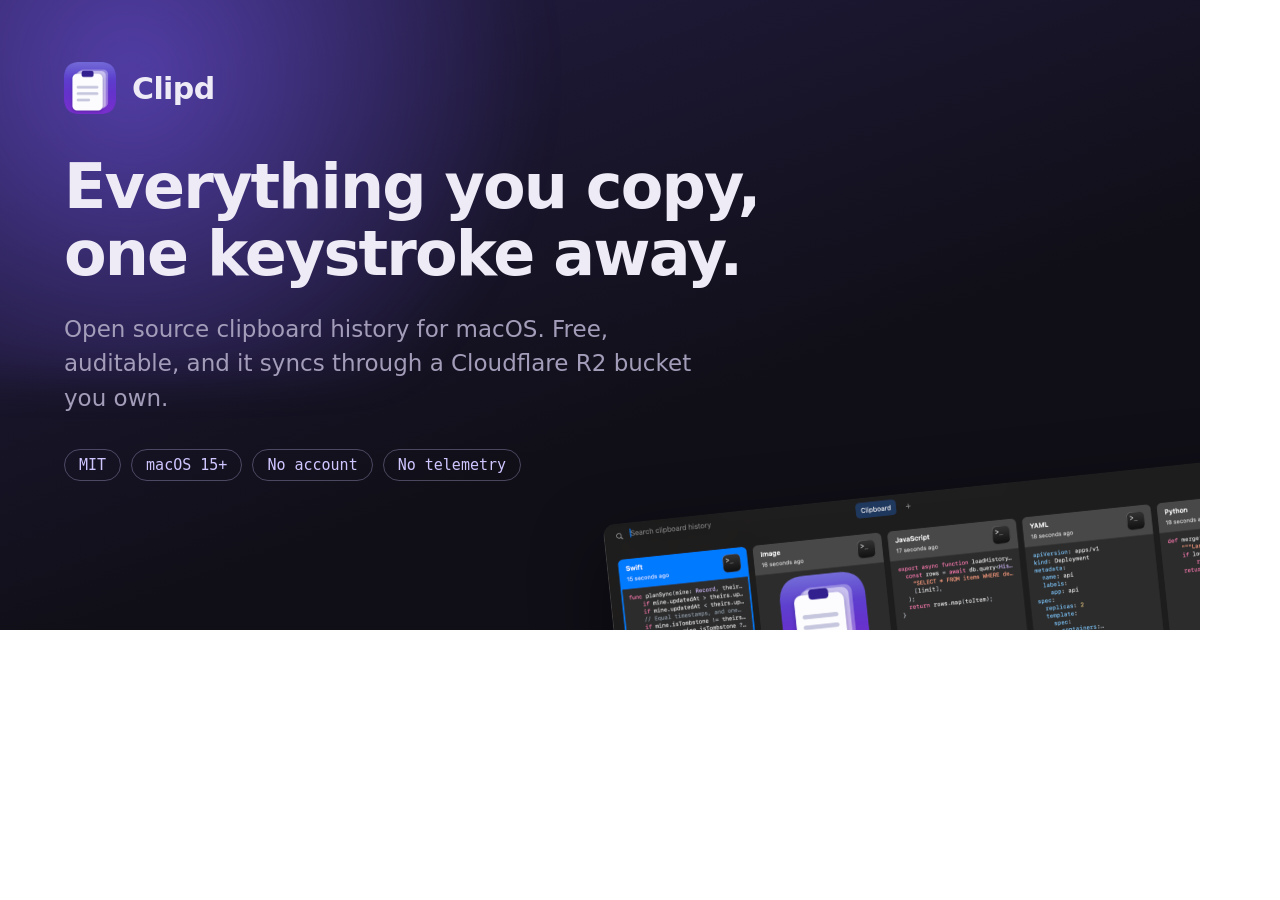
==== site/_og.html @ 98faa74f "site: the Clipd landing page, on Cloudflare Pages Static HTML and CSS, no build step, and no externa" ====
<!doctype html>
<html lang="en">
<head>
<meta charset="utf-8">
<title>og</title>
<link rel="stylesheet" href="og.css">
</head>
<body>
<div class="card">
  <div class="glow"></div>
  <div class="row">
    <img class="icon" src="images/icon.png" alt="">
    <span class="name">Clipd</span>
  </div>
  <h1>Everything you copy,<br>one keystroke away.</h1>
  <p>Open source clipboard history for macOS. Free, auditable, and it syncs through a Cloudflare R2 bucket you own.</p>
  <div class="meta">
    <span>MIT</span><span>macOS 15+</span><span>No account</span><span>No telemetry</span>
  </div>
  <img class="panel" src="images/panel.png" alt="">
</div>
</body>
</html>
---- site/og.css ----
/* Only used to render og.png. Not linked from the site. */
* { box-sizing: border-box; margin: 0; }
body { width: 1200px; height: 630px; overflow: hidden; }

.card {
  position: relative;
  width: 1200px;
  height: 630px;
  padding: 62px 64px;
  background: linear-gradient(160deg, #241d45 0%, #100f17 62%);
  color: #eeebf6;
  font-family: -apple-system, BlinkMacSystemFont, system-ui, sans-serif;
  overflow: hidden;
}

.glow {
  position: absolute;
  inset: -20% 40% 40% -10%;
  background: radial-gradient(circle at 30% 40%, rgba(124, 92, 255, .55), transparent 62%);
  filter: blur(20px);
}

.row { display: flex; align-items: center; gap: 16px; position: relative; }
.icon { width: 52px; height: 52px; border-radius: 12px; }
.name { font-size: 30px; font-weight: 600; letter-spacing: -.02em; }

h1 {
  position: relative;
  margin-top: 40px;
  font-size: 62px;
  font-weight: 600;
  line-height: 1.08;
  letter-spacing: -.03em;
}

p {
  position: relative;
  margin-top: 24px;
  max-width: 640px;
  font-size: 23px;
  line-height: 1.5;
  color: #a49dba;
}

.meta {
  position: relative;
  margin-top: 34px;
  display: flex;
  gap: 10px;
  font-family: ui-monospace, "SF Mono", Menlo, monospace;
  font-size: 15px;
  color: #cfc6ff;
}

.meta span {
  border: 1px solid rgba(206, 197, 255, .3);
  border-radius: 999px;
  padding: 6px 14px;
}

.panel {
  position: absolute;
  right: -170px;
  bottom: -40px;
  width: 760px;
  border-radius: 12px;
  box-shadow: 0 30px 70px rgba(0, 0, 0, .55);
  transform: rotate(-6deg);
}
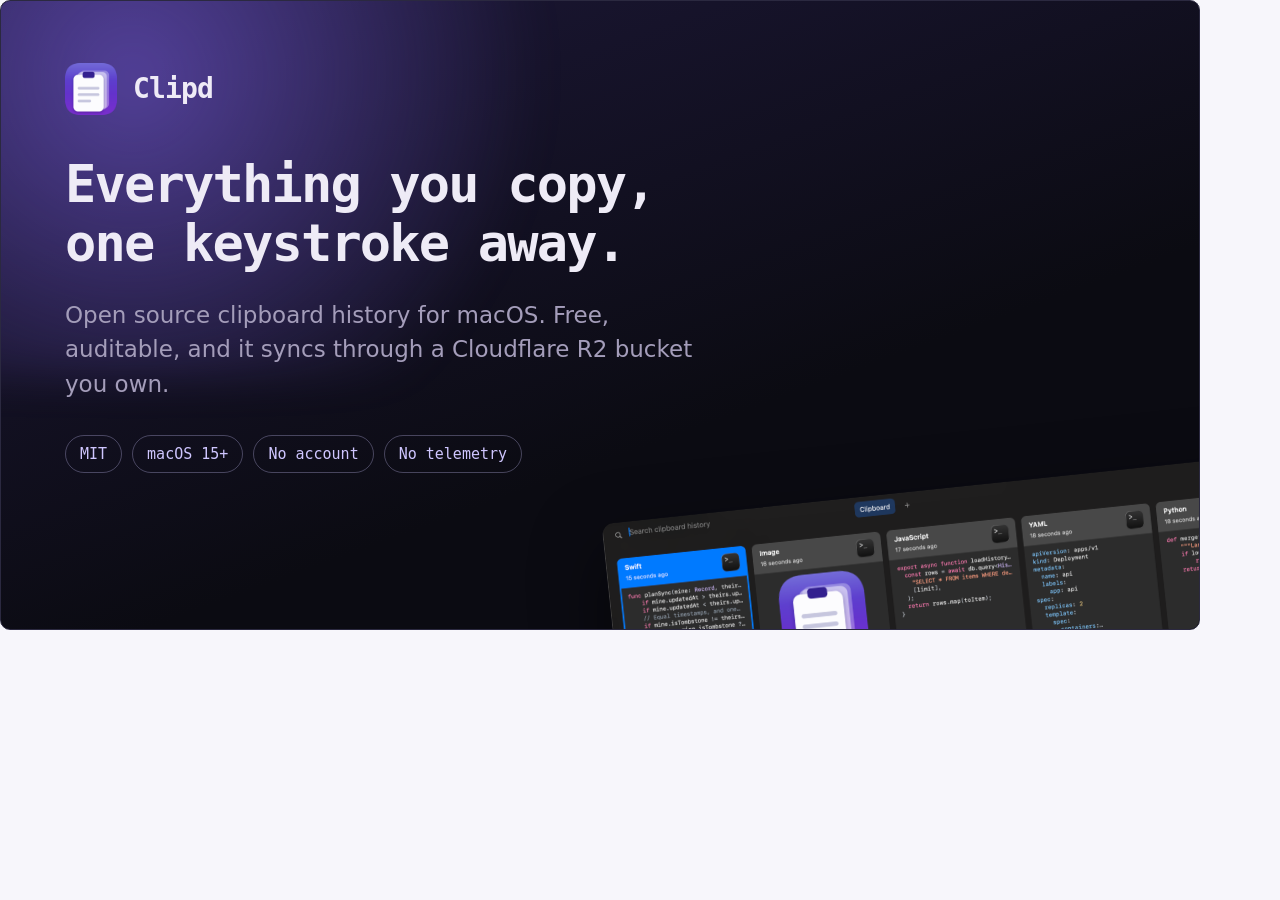
==== commit 9613107f: "site: the hero is now the app, not a picture of the app The most characteristic moment in a clipboar" ====
--- a/site/_og.html
+++ b/site/_og.html
@@ -3,6 +3,7 @@
 <head>
 <meta charset="utf-8">
 <title>og</title>
+<link rel="stylesheet" href="app.css">
 <link rel="stylesheet" href="og.css">
 </head>
 <body>
--- a/site/app.css
+++ b/site/app.css
@@ -0,0 +1,772 @@
+/* Clipd landing page.
+
+   The page speaks in the app's own typeface. Every card in Clipd renders in a
+   monospace, and the panel's own labels are mono, so IBM Plex Mono carries the
+   display type here rather than being reserved for code. Plex Sans, drawn to
+   sit with it, carries the reading text. Both are self-hosted: the page makes
+   no external request of any kind, which is what lets the CSP say
+   default-src 'self' and connect-src 'none' and still work.
+
+   Light is the base theme. Dark is redefined at token level twice, once for a
+   dark system and once for an explicit choice, so no colour is ever declared
+   only inside a media query.
+
+   The one deliberately theme-proof surface is the demo. Clipd's panel is dark
+   whatever your Mac is set to, so the miniature of it stays dark on a light
+   page. It reads as the app sitting on top of the page, which is exactly what
+   the app does. */
+
+/* ---------- faces ---------- */
+
+@font-face {
+  font-family: "Plex Sans";
+  src: url("fonts/plex-sans-400.woff2") format("woff2");
+  font-weight: 400; font-style: normal; font-display: swap;
+}
+@font-face {
+  font-family: "Plex Sans";
+  src: url("fonts/plex-sans-600.woff2") format("woff2");
+  font-weight: 600; font-style: normal; font-display: swap;
+}
+@font-face {
+  font-family: "Plex Mono";
+  src: url("fonts/plex-mono-400.woff2") format("woff2");
+  font-weight: 400; font-style: normal; font-display: swap;
+}
+@font-face {
+  font-family: "Plex Mono";
+  src: url("fonts/plex-mono-500.woff2") format("woff2");
+  font-weight: 500; font-style: normal; font-display: swap;
+}
+@font-face {
+  font-family: "Plex Mono";
+  src: url("fonts/plex-mono-600.woff2") format("woff2");
+  font-weight: 600; font-style: normal; font-display: swap;
+}
+
+/* ---------- tokens ---------- */
+
+:root {
+  --ground: #f7f6fb;
+  --surface: #ffffff;
+  --sunk: #eeecf6;
+  --line: #e2dff0;
+  --line-strong: #c9c4e0;
+  --text: #14131d;
+  --muted: #5d5872;
+  --accent: #5b32d6;
+  --accent-quiet: #ede7ff;
+  --accent-ink: #ffffff;
+  --select: #1f63e8;
+  --warn: #8a5a0d;
+  --shadow: 0 1px 2px rgba(20, 19, 29, .05), 0 14px 34px rgba(20, 19, 29, .07);
+
+  /* The demo keeps its own palette in both themes. */
+  --hud: #131320;
+  --hud-2: #1c1b2b;
+  --hud-line: #2b2940;
+  --hud-text: #ecebf5;
+  --hud-muted: #8b86a3;
+  --hud-select: #2f7bff;
+  --t-kw: #f97fb5;
+  --t-type: #7fb4ff;
+  --t-str: #ffb86c;
+  --t-com: #6f6b85;
+  --t-num: #c6a2ff;
+
+  --sans: "Plex Sans", -apple-system, BlinkMacSystemFont, system-ui, sans-serif;
+  --mono: "Plex Mono", ui-monospace, "SF Mono", Menlo, monospace;
+
+  --s--1: .8125rem;
+  --s-0: 1.0625rem;
+  --s-1: 1.25rem;
+  --s-2: 1.5rem;
+  --s-3: 2rem;
+  --s-4: 2.75rem;
+  --s-5: 3.75rem;
+
+  --col: 1140px;
+  --prose: 60ch;
+  --ease: cubic-bezier(.16, 1, .3, 1);
+}
+
+@media (prefers-color-scheme: dark) {
+  :root:not([data-theme="light"]) {
+    --ground: #0b0b12;
+    --surface: #14141f;
+    --sunk: #101019;
+    --line: #22212f;
+    --line-strong: #3a3750;
+    --text: #f1eff8;
+    --muted: #918bab;
+    --accent: #a78bff;
+    --accent-quiet: #1c1830;
+    --accent-ink: #12101d;
+    --select: #6ea3ff;
+    --warn: #e0a94f;
+    --shadow: 0 1px 2px rgba(0, 0, 0, .5), 0 14px 34px rgba(0, 0, 0, .4);
+  }
+}
+
+:root[data-theme="dark"] {
+  --ground: #0b0b12;
+  --surface: #14141f;
+  --sunk: #101019;
+  --line: #22212f;
+  --line-strong: #3a3750;
+  --text: #f1eff8;
+  --muted: #918bab;
+  --accent: #a78bff;
+  --accent-quiet: #1c1830;
+  --accent-ink: #12101d;
+  --select: #6ea3ff;
+  --warn: #e0a94f;
+  --shadow: 0 1px 2px rgba(0, 0, 0, .5), 0 14px 34px rgba(0, 0, 0, .4);
+}
+
+/* ---------- base ---------- */
+
+*, *::before, *::after { box-sizing: border-box; }
+html { -webkit-text-size-adjust: 100%; scroll-behavior: smooth; }
+
+body {
+  margin: 0;
+  background: var(--ground);
+  color: var(--text);
+  font-family: var(--sans);
+  font-size: var(--s-0);
+  line-height: 1.62;
+  -webkit-font-smoothing: antialiased;
+}
+
+img { max-width: 100%; height: auto; display: block; }
+h1, h2, h3 { margin: 0; text-wrap: balance; }
+p, ul, ol { margin: 0; }
+
+a { color: var(--accent); text-underline-offset: 3px; }
+
+:focus-visible {
+  outline: 2px solid var(--select);
+  outline-offset: 3px;
+  border-radius: 3px;
+}
+
+.wrap { width: min(100% - 2.5rem, var(--col)); margin-inline: auto; }
+.prose { max-width: var(--prose); }
+.muted { color: var(--muted); }
+.mt-s { margin-top: .9rem; }
+.mt-m { margin-top: 1.25rem; }
+
+.sr-only {
+  position: absolute;
+  width: 1px; height: 1px;
+  padding: 0; margin: -1px;
+  overflow: hidden;
+  clip-path: inset(50%);
+  white-space: nowrap;
+}
+
+/* Grid and flex children default to min-width: auto, so one wide child drags
+   its whole row past the viewport. Measured before this line existed: at 375px
+   the document was 577px wide. */
+.split > *, .keys > *, .steps > li > div, .snippet { min-width: 0; }
+
+/* ---------- type devices ---------- */
+
+.eyebrow {
+  font-family: var(--mono);
+  font-size: var(--s--1);
+  font-weight: 500;
+  letter-spacing: .14em;
+  text-transform: uppercase;
+  color: var(--accent);
+}
+
+h1 {
+  font-family: var(--mono);
+  font-weight: 600;
+  font-size: clamp(1.95rem, 4.9vw, 3.4rem);
+  line-height: 1.08;
+  letter-spacing: -.03em;
+}
+
+h2 {
+  font-family: var(--mono);
+  font-weight: 600;
+  font-size: clamp(1.6rem, 3.6vw, var(--s-4));
+  line-height: 1.1;
+  letter-spacing: -.04em;
+}
+
+h3 { font-size: var(--s-1); font-weight: 600; letter-spacing: -.015em; line-height: 1.25; }
+
+kbd {
+  font-family: var(--mono);
+  font-size: .82em;
+  font-weight: 500;
+  background: var(--surface);
+  border: 1px solid var(--line-strong);
+  border-bottom-width: 2px;
+  border-radius: 5px;
+  padding: .1em .42em;
+  color: var(--text);
+  white-space: nowrap;
+  display: inline-block;
+  transition: transform .09s ease, border-bottom-width .09s ease, background-color .09s ease;
+}
+
+/* Pressing the real keys presses the ones on the page. The page is about a
+   keyboard shortcut, so it should notice one. */
+kbd[data-down="true"] {
+  transform: translateY(1px);
+  border-bottom-width: 1px;
+  background: var(--accent-quiet);
+}
+
+code {
+  font-family: var(--mono);
+  font-size: .875em;
+  background: var(--sunk);
+  border-radius: 4px;
+  padding: .08em .34em;
+}
+
+/* ---------- masthead ---------- */
+
+.masthead {
+  position: sticky;
+  top: 0;
+  z-index: 40;
+  background: color-mix(in srgb, var(--ground) 84%, transparent);
+  backdrop-filter: saturate(180%) blur(16px);
+  border-bottom: 1px solid transparent;
+  transition: border-color .25s ease;
+}
+
+.masthead[data-scrolled="true"] { border-bottom-color: var(--line); }
+
+.masthead__inner { display: flex; align-items: center; gap: 1.5rem; height: 62px; }
+
+.brand {
+  display: flex;
+  align-items: center;
+  gap: .6rem;
+  font-family: var(--mono);
+  font-weight: 600;
+  letter-spacing: -.03em;
+  font-size: 1.0625rem;
+  color: var(--text);
+  text-decoration: none;
+  margin-right: auto;
+}
+
+.brand img { width: 25px; height: 25px; border-radius: 6px; }
+
+.navlinks {
+  display: flex;
+  gap: 1.5rem;
+  font-family: var(--mono);
+  font-size: var(--s--1);
+}
+
+.navlinks a {
+  color: var(--muted);
+  text-decoration: none;
+  position: relative;
+  padding-bottom: 2px;
+}
+
+.navlinks a::after {
+  content: "";
+  position: absolute;
+  left: 0; right: 0; bottom: 0;
+  height: 1px;
+  background: currentColor;
+  transform: scaleX(0);
+  transform-origin: left;
+  transition: transform .28s var(--ease);
+}
+
+.navlinks a:hover { color: var(--text); }
+.navlinks a:hover::after { transform: scaleX(1); }
+
+@media (max-width: 46rem) {
+  .navlinks a:not(.navlinks__keep) { display: none; }
+}
+
+/* ---------- buttons ---------- */
+
+.btn {
+  display: inline-flex;
+  align-items: center;
+  gap: .5rem;
+  padding: .72rem 1.2rem;
+  border-radius: 9px;
+  font-family: var(--sans);
+  font-size: var(--s-0);
+  font-weight: 600;
+  text-decoration: none;
+  border: 1px solid transparent;
+  transition: transform .2s var(--ease), box-shadow .2s var(--ease),
+              border-color .2s ease, color .2s ease;
+}
+
+.btn--primary { background: var(--accent); color: var(--accent-ink); }
+.btn--primary:hover { transform: translateY(-2px); box-shadow: 0 8px 22px color-mix(in srgb, var(--accent) 38%, transparent); }
+.btn--ghost { border-color: var(--line-strong); color: var(--text); }
+.btn--ghost:hover { border-color: var(--accent); color: var(--accent); transform: translateY(-2px); }
+.btn--sm { padding: .45rem .85rem; font-size: var(--s--1); }
+
+/* ---------- hero ---------- */
+
+.hero { padding: clamp(3rem, 7vw, 5.5rem) 0 0; }
+.hero__lede { max-width: 42rem; }
+.hero h1 { margin: 1rem 0 1.25rem; }
+.hero__sub { font-size: var(--s-1); color: var(--muted); max-width: 33rem; }
+.hero__actions { display: flex; flex-wrap: wrap; gap: .75rem; margin-top: 2rem; }
+
+.hero__meta {
+  font-family: var(--mono);
+  font-size: var(--s--1);
+  color: var(--muted);
+  margin-top: 1.1rem;
+  display: flex;
+  flex-wrap: wrap;
+  gap: .3rem .7rem;
+}
+
+.hero__meta span::after { content: " /"; opacity: .45; }
+.hero__meta span:last-child::after { content: ""; }
+
+/* ---------- the demo: a working miniature of the app ---------- */
+
+.demo {
+  margin-top: clamp(2.5rem, 5vw, 3.75rem);
+  border-radius: 16px;
+  overflow: hidden;
+  background: var(--hud);
+  border: 1px solid var(--hud-line);
+  box-shadow: inset 0 1px 0 rgba(255, 255, 255, .05), 0 30px 80px rgba(0, 0, 0, .32);
+  color: var(--hud-text);
+  transition: box-shadow .3s var(--ease);
+}
+
+.demo[data-armed="true"] { box-shadow: 0 30px 80px rgba(47, 123, 255, .22); }
+
+.demo__editor { padding: 0 0 1.1rem; position: relative; }
+
+.demo__chrome {
+  display: flex;
+  align-items: center;
+  gap: .5rem;
+  padding: .7rem 1rem;
+  border-bottom: 1px solid var(--hud-line);
+  font-family: var(--mono);
+  font-size: 12px;
+  color: var(--hud-muted);
+}
+
+.dot { width: 10px; height: 10px; border-radius: 50%; background: #3a3750; }
+.demo__file { margin-left: .6rem; transition: color .25s ease; }
+.demo[data-armed="true"] .demo__file { color: var(--hud-text); }
+
+.demo__out {
+  margin: 0;
+  padding: 1.4rem 1.25rem .6rem;
+  min-height: 8.5rem;
+  font-family: var(--mono);
+  font-size: clamp(12px, 1.15vw, 14px);
+  line-height: 1.75;
+  white-space: pre;
+  overflow-x: auto;
+  color: var(--hud-text);
+}
+
+.demo__out code { background: none; padding: 0; font-size: inherit; }
+
+.caret {
+  display: inline-block;
+  width: 8px;
+  height: 1.05em;
+  vertical-align: text-bottom;
+  background: var(--hud-select);
+  animation: blink 1.1s steps(1) infinite;
+}
+
+@keyframes blink { 0%, 55% { opacity: 1; } 56%, 100% { opacity: 0; } }
+
+.demo__hint {
+  padding: .2rem 1.25rem 0;
+  font-family: var(--mono);
+  font-size: 12px;
+  color: var(--hud-muted);
+  display: flex;
+  align-items: center;
+  gap: .4rem;
+  flex-wrap: wrap;
+}
+
+.demo__hint kbd {
+  background: var(--hud-2);
+  border-color: var(--hud-line);
+  color: var(--hud-text);
+}
+
+.demo__hint kbd[data-down="true"] { background: var(--hud-select); border-color: var(--hud-select); }
+
+/* The strip. Flush to the bottom edge, exactly as the real panel is flush to
+   the bottom of your screen. */
+.strip {
+  background: rgba(255, 255, 255, .028);
+  border-top: 1px solid var(--hud-line);
+  padding-bottom: .9rem;
+}
+
+.strip__bar {
+  display: flex;
+  align-items: center;
+  gap: .75rem;
+  padding: .75rem 1.25rem;
+  font-family: var(--mono);
+  font-size: 12px;
+  color: var(--hud-muted);
+}
+
+.strip__search { flex: 1; }
+
+.tab {
+  border-radius: 999px;
+  padding: .2rem .65rem;
+  border: 1px solid transparent;
+}
+
+.tab--on { background: var(--hud-select); color: #fff; }
+
+.cards {
+  list-style: none;
+  padding: 0 1.25rem;
+  margin: 0;
+  display: flex;
+  gap: .75rem;
+  overflow-x: auto;
+  scroll-snap-type: x proximity;
+  scrollbar-width: thin;
+}
+
+.card {
+  flex: 0 0 15.5rem;
+  scroll-snap-align: start;
+  background: var(--hud-2);
+  border: 1px solid var(--hud-line);
+  border-radius: 10px;
+  overflow: hidden;
+  text-align: left;
+  color: inherit;
+  font: inherit;
+  padding: 0;
+  cursor: pointer;
+  transition: transform .22s var(--ease), border-color .22s ease, box-shadow .22s var(--ease);
+}
+
+.card:hover { transform: translateY(-3px); border-color: var(--hud-select); }
+.card:focus-visible { outline-offset: 2px; }
+
+.card[aria-selected="true"] {
+  border-color: var(--hud-select);
+  box-shadow: 0 0 0 1px var(--hud-select), 0 10px 26px rgba(47, 123, 255, .25);
+}
+
+.card__head {
+  display: flex;
+  align-items: baseline;
+  gap: .5rem;
+  padding: .6rem .7rem .5rem;
+}
+
+.card[aria-selected="true"] .card__head { background: var(--hud-select); }
+
+.card__lang { font-family: var(--mono); font-size: 12px; font-weight: 600; }
+.card__age { font-family: var(--mono); font-size: 10px; color: var(--hud-muted); margin-left: auto; }
+.card[aria-selected="true"] .card__age { color: rgba(255, 255, 255, .78); }
+
+.card__body {
+  margin: 0;
+  padding: .55rem .7rem;
+  font-family: var(--mono);
+  font-size: 10.5px;
+  line-height: 1.6;
+  white-space: pre;
+  overflow: hidden;
+  height: 6.4rem;
+  color: var(--hud-text);
+  /* The app clips a card's preview too. The fade is what makes the clip read
+     as deliberate rather than as a half-drawn line. */
+  -webkit-mask-image: linear-gradient(180deg, #000 72%, transparent 100%);
+  mask-image: linear-gradient(180deg, #000 72%, transparent 100%);
+}
+
+.card__foot {
+  display: flex;
+  align-items: center;
+  padding: .4rem .7rem .55rem;
+  font-family: var(--mono);
+  font-size: 10px;
+  color: var(--hud-muted);
+}
+
+.card__num {
+  margin-left: auto;
+  transition: color .2s ease;
+}
+
+.card:hover .card__num, .card[aria-selected="true"] .card__num { color: var(--hud-select); }
+.card[aria-selected="true"] .card__num { color: var(--hud-text); }
+
+/* Syntax colours, taken from what the app actually draws. */
+.t-kw { color: var(--t-kw); }
+.t-type { color: var(--t-type); }
+.t-str { color: var(--t-str); }
+.t-com { color: var(--t-com); }
+.t-num { color: var(--t-num); }
+
+/* ---------- sections ---------- */
+
+.section { padding: clamp(4rem, 8vw, 6.5rem) 0; border-top: 1px solid var(--line); }
+.section--sunk { background: var(--sunk); }
+.section__head { margin-bottom: 3rem; }
+.section__head p { color: var(--muted); margin-top: 1rem; max-width: var(--prose); }
+.section__head .eyebrow { display: block; margin-bottom: 1rem; }
+
+/* ---------- the argument: ruled, not boxed ---------- */
+
+.claims {
+  display: grid;
+  gap: 2rem 2.5rem;
+  grid-template-columns: repeat(auto-fit, minmax(15rem, 1fr));
+}
+
+.claim { border-top: 2px solid var(--accent); padding-top: 1.1rem; }
+.claim h3 { margin-bottom: .55rem; }
+.claim p { color: var(--muted); font-size: var(--s--1); line-height: 1.68; }
+
+/* ---------- split rows ---------- */
+
+.split { display: grid; gap: clamp(1.5rem, 4vw, 3.5rem); align-items: center; grid-template-columns: 1fr; }
+.split + .split { margin-top: clamp(3rem, 6vw, 4.5rem); }
+
+@media (min-width: 62rem) {
+  .split { grid-template-columns: 5fr 7fr; }
+  .split--flip > .shot { order: -1; }
+}
+
+.split h3 { font-size: var(--s-2); margin-bottom: .9rem; }
+.split p { color: var(--muted); }
+.split p + p { margin-top: .8rem; }
+
+.shot {
+  border-radius: 12px;
+  overflow: hidden;
+  border: 1px solid var(--line);
+  box-shadow: var(--shadow);
+  background: var(--surface);
+}
+
+/* ---------- keyboard table ---------- */
+
+.keys { display: grid; gap: clamp(2rem, 5vw, 4rem); align-items: start; grid-template-columns: 1fr; }
+
+@media (min-width: 62rem) { .keys { grid-template-columns: 1fr 1fr; } }
+
+.keys h2 { margin-bottom: 1rem; }
+
+.shortcuts { list-style: none; padding: 0; margin: 0; font-size: var(--s--1); }
+
+.shortcuts li {
+  display: grid;
+  grid-template-columns: 9.5rem 1fr;
+  gap: .75rem;
+  align-items: baseline;
+  color: var(--muted);
+  padding: .8rem 0;
+  border-bottom: 1px solid var(--line);
+}
+
+.shortcuts li:first-child { border-top: 1px solid var(--line); }
+
+/* ---------- privacy layers ---------- */
+
+.layers { list-style: none; padding: 0; margin: 0 0 3rem; }
+
+.layer {
+  display: grid;
+  grid-template-columns: 5.5rem 1fr;
+  gap: 1.25rem;
+  padding: 1.5rem 0;
+  border-bottom: 1px solid var(--line);
+  align-items: start;
+}
+
+.layer:first-child { border-top: 1px solid var(--line); }
+
+.layer__tag {
+  font-family: var(--mono);
+  font-size: 11px;
+  letter-spacing: .12em;
+  text-transform: uppercase;
+  color: var(--accent);
+  padding-top: .3rem;
+}
+
+.layer h3 { margin-bottom: .35rem; }
+.layer p { color: var(--muted); font-size: var(--s--1); max-width: var(--prose); }
+
+.finding {
+  border-left: 2px solid var(--accent);
+  padding: .35rem 0 .35rem 1.75rem;
+}
+
+.finding h3 { font-size: var(--s-2); margin-bottom: .9rem; }
+.finding p { max-width: var(--prose); }
+.finding p + p { margin-top: .85rem; }
+.finding .quiet { color: var(--muted); font-size: var(--s--1); }
+
+/* ---------- flow ---------- */
+
+.flow { list-style: none; padding: 0; margin: 0; display: grid; gap: 1.75rem; grid-template-columns: repeat(auto-fit, minmax(15rem, 1fr)); }
+.flow__step svg { margin-bottom: 1rem; color: var(--accent); }
+.flow__label { font-family: var(--mono); font-size: 11px; letter-spacing: .12em; text-transform: uppercase; color: var(--muted); display: block; margin-bottom: .9rem; }
+.flow__step h3 { margin-bottom: .5rem; }
+.flow__step p { color: var(--muted); font-size: var(--s--1); }
+
+/* ---------- numbered steps ---------- */
+
+.steps { counter-reset: step; list-style: none; margin: 0; padding: 0; display: grid; gap: 1.9rem; }
+
+.steps > li {
+  counter-increment: step;
+  display: grid;
+  grid-template-columns: 2.25rem 1fr;
+  gap: 1rem;
+  align-items: start;
+}
+
+.steps > li::before {
+  content: counter(step, decimal-leading-zero);
+  font-family: var(--mono);
+  font-size: 12px;
+  font-weight: 500;
+  color: var(--accent);
+  padding-top: .28rem;
+  letter-spacing: .06em;
+}
+
+.steps h3 { margin-bottom: .35rem; }
+.steps p { color: var(--muted); font-size: var(--s--1); max-width: var(--prose); }
+
+.snippet {
+  display: flex;
+  align-items: center;
+  gap: .75rem;
+  margin-top: .9rem;
+  background: var(--surface);
+  border: 1px solid var(--line);
+  border-radius: 9px;
+  padding: .6rem .6rem .6rem .95rem;
+  max-width: 44rem;
+}
+
+/* The code scrolls, not the block. Scrolling the block put Copy off the right
+   edge on a phone, unreachable until you scrolled the thing you wanted. */
+.snippet code {
+  background: none;
+  padding: 0 0 .2rem;
+  font-size: var(--s--1);
+  white-space: pre;
+  color: var(--text);
+  flex: 1;
+  min-width: 0;
+  overflow-x: auto;
+  display: block;
+}
+
+.copy {
+  flex: none;
+  font-family: var(--mono);
+  font-size: 10px;
+  letter-spacing: .1em;
+  text-transform: uppercase;
+  color: var(--muted);
+  background: var(--sunk);
+  border: 1px solid var(--line);
+  border-radius: 6px;
+  padding: .35rem .6rem;
+  cursor: pointer;
+  transition: color .2s ease, border-color .2s ease, transform .18s var(--ease);
+}
+
+.copy:hover { color: var(--accent); border-color: var(--accent); }
+.copy[data-copied="true"] { color: var(--select); border-color: var(--select); transform: scale(1.06); }
+
+.step__shot { margin-top: 1.1rem; max-width: 21rem; border: 1px solid var(--line); border-radius: 11px; overflow: hidden; box-shadow: var(--shadow); }
+
+/* ---------- caveats ---------- */
+
+.caveats { list-style: none; padding: 0; margin: 0; }
+
+.caveat {
+  display: grid;
+  grid-template-columns: 1.5rem 1fr;
+  gap: 1rem;
+  padding: 1.4rem 0;
+  border-bottom: 1px solid var(--line);
+  align-items: start;
+}
+
+.caveat:first-child { border-top: 1px solid var(--line); }
+.caveat__mark { font-family: var(--mono); color: var(--warn); font-weight: 600; padding-top: .1rem; }
+.caveat h3 { margin-bottom: .35rem; }
+.caveat p { color: var(--muted); font-size: var(--s--1); max-width: var(--prose); }
+
+/* ---------- footer ---------- */
+
+.footer { border-top: 1px solid var(--line); padding: 3rem 0 4rem; font-size: var(--s--1); color: var(--muted); }
+.footer__inner { display: flex; flex-wrap: wrap; gap: 1.25rem 2.5rem; align-items: baseline; }
+.footer__links { display: flex; flex-wrap: wrap; gap: 1.25rem; margin-left: auto; font-family: var(--mono); }
+.footer a { color: var(--muted); text-decoration: none; }
+.footer a:hover { color: var(--accent); }
+
+/* ---------- motion ----------
+
+   Scroll-driven, so it needs no JavaScript and nothing is hidden when the
+   feature is absent. The earlier IntersectionObserver version started every
+   section at opacity 0, and one section stayed there. */
+
+@keyframes settle {
+  from { opacity: 0; transform: translateY(10px); }
+  to { opacity: 1; transform: none; }
+}
+
+@supports (animation-timeline: view()) {
+  @media (prefers-reduced-motion: no-preference) {
+    .section__head, .claim, .split, .layer, .flow__step, .caveat {
+      animation: settle .5s var(--ease) both;
+      animation-timeline: view();
+      animation-range: entry 0% entry 62%;
+    }
+  }
+}
+
+@keyframes strip-up {
+  from { transform: translateY(102%); }
+  to { transform: none; }
+}
+
+@media (prefers-reduced-motion: no-preference) {
+  .strip { animation: strip-up .8s var(--ease) .25s both; }
+}
+
+@media (prefers-reduced-motion: reduce) {
+  html { scroll-behavior: auto; }
+  .caret { animation: none; }
+  .btn:hover, .card:hover { transform: none; }
+}
--- a/site/og.css
+++ b/site/og.css
@@ -7,30 +7,31 @@
   width: 1200px;
   height: 630px;
   padding: 62px 64px;
-  background: linear-gradient(160deg, #241d45 0%, #100f17 62%);
+  background: linear-gradient(160deg, #1d1839 0%, #0b0b12 64%);
   color: #eeebf6;
-  font-family: -apple-system, BlinkMacSystemFont, system-ui, sans-serif;
+  font-family: "Plex Sans", -apple-system, system-ui, sans-serif;
   overflow: hidden;
 }
 
 .glow {
   position: absolute;
   inset: -20% 40% 40% -10%;
-  background: radial-gradient(circle at 30% 40%, rgba(124, 92, 255, .55), transparent 62%);
+  background: radial-gradient(circle at 30% 40%, rgba(139, 107, 255, .5), transparent 62%);
   filter: blur(20px);
 }
 
 .row { display: flex; align-items: center; gap: 16px; position: relative; }
 .icon { width: 52px; height: 52px; border-radius: 12px; }
-.name { font-size: 30px; font-weight: 600; letter-spacing: -.02em; }
+.name { font-family: "Plex Mono", ui-monospace, Menlo, monospace; font-size: 28px; font-weight: 600; letter-spacing: -.03em; }
 
 h1 {
   position: relative;
   margin-top: 40px;
-  font-size: 62px;
+  font-family: "Plex Mono", ui-monospace, Menlo, monospace;
+  font-size: 52px;
   font-weight: 600;
-  line-height: 1.08;
-  letter-spacing: -.03em;
+  line-height: 1.14;
+  letter-spacing: -.035em;
 }
 
 p {
@@ -47,7 +48,7 @@
   margin-top: 34px;
   display: flex;
   gap: 10px;
-  font-family: ui-monospace, "SF Mono", Menlo, monospace;
+  font-family: "Plex Mono", ui-monospace, Menlo, monospace;
   font-size: 15px;
   color: #cfc6ff;
 }
